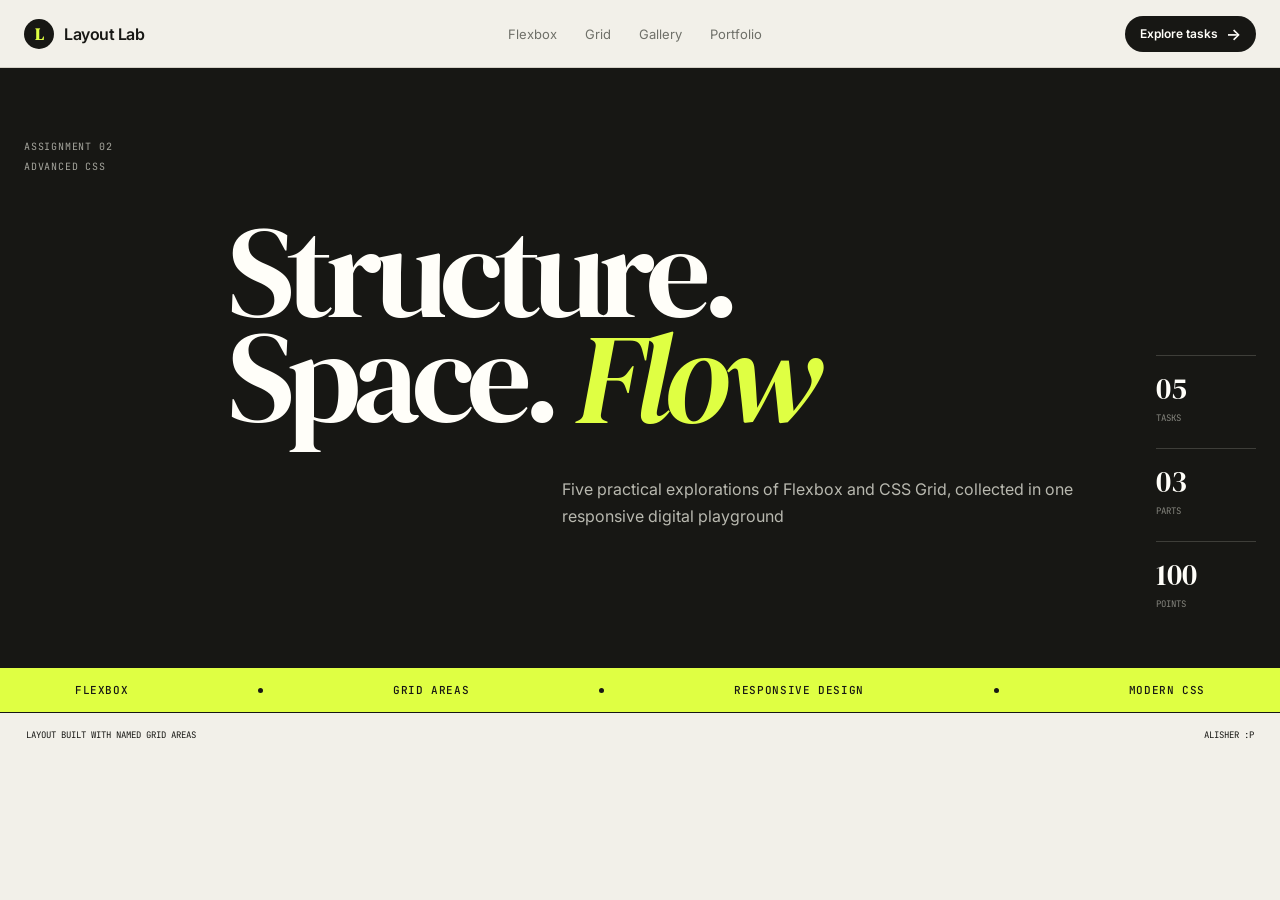
==== index.html @ e67015a7 "Add files via upload" ====
<!doctype html>
<html lang="en">
    <head>
        <meta charset="UTF-8">
        <meta name="viewport" content="width=device-width, initial-scale=1.0">
        <title>Home - Layout Lab</title>
        <link rel="stylesheet" href="style.css">
    </head>
    <body>
        <header class="site-header">
            <a class="brand" href="index.html" aria-label="Layout Lab home">
                <span class="brand-mark">L</span>
                <span>Layout Lab</span>
            </a>

            <nav class="main-nav" aria-label="Assignment navigation">
                <a href="flexbox.html">Flexbox</a>
                <a href="grid.html">Grid</a>
                <a href="gallery.html">Gallery</a>
                <a href="portfolio.html">Portfolio</a>
            </nav>

            <a class="header-cta" href="flexbox.html">
                Explore tasks <span class="arrow">-></span>
            </a>
        </header>
    <main class="page-main">
        <section class="hero" id="top">
            <div class="hero-grid">
                <div class="hero-kicker">
                    <span>Assignment 02</span>
                    <span>Advanced CSS</span>
                </div>

                <div class="hero-title-wrap">
                    <h1>Structure.<br>Space. <em>Flow</em></h1>
                    <p>Five practical explorations of Flexbox and CSS Grid, collected in one responsive digital playground</p>
                </div>

                <div class="hero-meta">
                    <div><strong>05</strong><span>Tasks</span></div>
                    <div><strong>03</strong><span>Parts</span></div>
                    <div><strong>100</strong><span>Points</span></div>
                </div>
            </div>

            <div class="hero-ticker">
                <span>Flexbox</span><i></i>
                <span>Grid Areas</span><i></i>
                <span>Responsive Design</span><i></i>
                <span>Modern CSS</span>
            </div>
        </section>
    </main>
        <footer class="demo-footer">
            <span>Layout built with named grid areas</span>
            <span>Alisher :P</span>
        </footer>
    </body>
</html>
---- style.css ----
@import url('https://fonts.googleapis.com/css2?family=DM+Serif+Display:ital@0;1&family=Inter:wght@400;500;600&family=JetBrains+Mono:wght@400;500&display=swap');


:root {
  --ink: #171714;
  --paper: #f2f0e9;
  --white: #fffef9;
  --lime: #dfff43;
  --orange: #ff6038;
  --blue: #4455ff;
  --muted: #6f7069;
  --line: #d4d1c7;
  --soft-line: #e8e5dc;
  --serif: 'DM Serif Display', Georgia, serif;
  --sans: 'Inter', system-ui, sans-serif;
  --mono: 'JetBrains Mono', monospace;
  --page: min(1240px, calc(100% - 48px));
  --radius: 18px;
}

* {
  box-sizing: border-box;
}

html {
  scroll-behavior: smooth;
}

body {
  margin: 0;
  background: var(--paper);
  color: var(--ink);
  font-family: var(--sans);
}

a {
  color: inherit;
}

svg {
  width: 18px;
  fill: none;
  stroke: currentColor;
  stroke-linecap: round;
  stroke-linejoin: round;
  stroke-width: 1.5;
}

.site-header {
  position: sticky;
  z-index: 20;
  top: 0;
  height: 68px;
  padding: 0 max(24px, calc((100vw - 1240px) / 2));
  display: flex;
  align-items: center;
  justify-content: space-between;
  border-bottom: 1px solid var(--line);
  background: color-mix(in srgb, var(--paper) 92%, transparent);
  backdrop-filter: blur(16px);
}

.brand,
.main-nav,
.header-cta {
  display: flex;
  align-items: center;
}

.brand {
  gap: 10px;
  text-decoration: none;
  font-weight: 600;
  letter-spacing: -0.03em;
}

.brand-mark {
  width: 30px;
  height: 30px;
  display: grid;
  place-items: center;
  border-radius: 50%;
  background: var(--ink);
  color: var(--lime);
  font-family: var(--serif);
}

.main-nav {
  gap: 28px;
}

.main-nav a,
.portfolio-header nav a {
  position: relative;
  color: var(--muted);
  font-size: 13px;
  text-decoration: none;
}

.main-nav a::after,
.portfolio-header nav a::after {
  position: absolute;
  right: 0;
  bottom: -5px;
  left: 0;
  height: 1px;
  background: currentColor;
  content: '';
  transform: scaleX(0);
  transform-origin: right;
  transition: transform 180ms ease;
}

.main-nav a:hover::after,
.portfolio-header nav a:hover::after {
  transform: scaleX(1);
  transform-origin: left;
}

.header-cta {
  gap: 8px;
  border-radius: 999px;
  padding: 10px 15px;
  background: var(--ink);
  color: var(--white);
  font-size: 12px;
  font-weight: 600;
  text-decoration: none;
}

.hero {
  overflow: hidden;
  background: var(--ink);
  color: var(--white);
}

.hero-grid {
  width: var(--page);
  min-height: 600px;
  margin: 0 auto;
  padding: 72px 0 58px;
  display: grid;
  grid-template-columns: 150px 1fr 100px;
  gap: 54px;
}

.hero-kicker {
  display: flex;
  flex-direction: column;
  gap: 7px;
  color: #a6a69e;
  font-family: var(--mono);
  font-size: 10px;
  letter-spacing: 0.08em;
  text-transform: uppercase;
}

.hero-title-wrap {
  align-self: center;
}

.hero h1 {
  max-width: 880px;
  margin: 0;
  font-family: var(--serif);
  font-size: clamp(72px, 10vw, 144px);
  font-weight: 400;
  letter-spacing: -0.055em;
  line-height: 0.82;
}

.hero h1 em {
  color: var(--lime);
  font-weight: 400;
}

.hero-title-wrap > p {
  max-width: 540px;
  margin: 46px 0 0 auto;
  color: #b8b8af;
  font-size: 16px;
  line-height: 1.7;
}

.hero-meta {
  display: flex;
  flex-direction: column;
  justify-content: flex-end;
  gap: 24px;
}

.hero-meta div {
  padding-top: 12px;
  border-top: 1px solid #3e3e39;
}

.hero-meta strong,
.hero-meta span {
  display: block;
}

.hero-meta strong {
  font-family: var(--serif);
  font-size: 30px;
  font-weight: 400;
}

.hero-meta span {
  margin-top: 3px;
  color: #85857e;
  font-family: var(--mono);
  font-size: 9px;
  text-transform: uppercase;
}

.hero-ticker {
  padding: 15px 24px;
  display: flex;
  align-items: center;
  justify-content: space-around;
  gap: 28px;
  background: var(--lime);
  color: var(--ink);
  font-family: var(--mono);
  font-size: 11px;
  font-weight: 500;
  letter-spacing: 0.06em;
  text-transform: uppercase;
  white-space: nowrap;
}

.hero-ticker i {
  width: 5px;
  height: 5px;
  border-radius: 50%;
  background: var(--ink);
}

.content-section,
.portfolio-section {
  width: var(--page);
  margin: 0 auto;
  padding: 112px 0;
}

.section-intro {
  margin-bottom: 46px;
  display: grid;
  grid-template-columns: 60px 1fr 0.7fr;
  gap: 28px;
  align-items: end;
}

.section-number {
  width: 44px;
  height: 44px;
  display: grid;
  place-items: center;
  border: 1px solid var(--ink);
  border-radius: 50%;
  font-family: var(--mono);
  font-size: 11px;
}

.eyebrow {
  margin: 0 0 10px;
  color: var(--blue);
  font-family: var(--mono);
  font-size: 10px;
  letter-spacing: 0.08em;
  text-transform: uppercase;
}

.section-intro h2 {
  margin: 0;
  font-family: var(--serif);
  font-size: clamp(42px, 5vw, 68px);
  font-weight: 400;
  letter-spacing: -0.04em;
  line-height: 0.95;
}

.section-copy {
  margin: 0;
  color: var(--muted);
  font-size: 14px;
  line-height: 1.7;
}

.card-row {
  display: flex;
  gap: 18px;
}

.story-card {
  min-width: 0;
  flex: 1;
  display: flex;
  flex-direction: column;
  overflow: hidden;
  border: 1px solid var(--line);
  border-radius: var(--radius);
  background: var(--white);
  transition: transform 220ms ease, box-shadow 220ms ease;
}

.story-card:hover {
  transform: translateY(-8px);
  box-shadow: 0 18px 45px rgb(23 23 20 / 12%);
}

.card-image-wrap {
  position: relative;
  height: 260px;
  overflow: hidden;
}

.card-image-wrap img,
.gallery-item img,
.project-row img {
  width: 100%;
  height: 100%;
  object-fit: cover;
  transition: transform 500ms ease;
}

.story-card:hover img {
  transform: scale(1.04);
}

.card-image-wrap span {
  position: absolute;
  top: 15px;
  right: 15px;
  width: 34px;
  height: 34px;
  display: grid;
  place-items: center;
  border-radius: 50%;
  background: var(--lime);
  font-family: var(--mono);
  font-size: 10px;
}

.card-body {
  padding: 26px;
  flex: 1;
  display: flex;
  flex-direction: column;
}

.card-category {
  margin: 0 0 28px;
  color: var(--orange);
  font-family: var(--mono);
  font-size: 10px;
  letter-spacing: 0.08em;
  text-transform: uppercase;
}

.card-body h3,
.demo-content h3,
.project-row h3,
.profile-card h3 {
  margin: 0;
  font-family: var(--serif);
  font-size: 28px;
  font-weight: 400;
  letter-spacing: -0.025em;
  line-height: 1.05;
}

.card-body > p:not(.card-category) {
  margin: 16px 0 26px;
  color: var(--muted);
  font-size: 13px;
  line-height: 1.7;
}

.card-body a,
.project-row a,
.profile-links a {
  margin-top: auto;
  display: flex;
  align-items: center;
  justify-content: space-between;
  padding-top: 16px;
  border-top: 1px solid var(--soft-line);
  font-family: var(--mono);
  font-size: 10px;
  letter-spacing: 0.05em;
  text-decoration: none;
  text-transform: uppercase;
}

.grid-section {
  width: 100%;
  padding-right: max(24px, calc((100vw - 1240px) / 2));
  padding-left: max(24px, calc((100vw - 1240px) / 2));
  background: var(--white);
}

.grid-demo {
  overflow: hidden;
  display: grid;
  grid-template-areas:
    'header header'
    'sidebar content'
    'footer footer';
  grid-template-columns: 250px 1fr;
  border: 1px solid var(--ink);
  border-radius: var(--radius);
  background: #e8d9ff;
}

.demo-header {
  grid-area: header;
  padding: 20px 26px;
  display: flex;
  align-items: center;
  justify-content: space-between;
  border-bottom: 1px solid var(--ink);
}

.demo-logo {
  font-size: 15px;
  font-weight: 600;
  letter-spacing: -0.03em;
}

.demo-status {
  display: flex;
  align-items: center;
  gap: 8px;
  font-family: var(--mono);
  font-size: 9px;
  letter-spacing: 0.06em;
  text-transform: uppercase;
}

.demo-status i {
  width: 7px;
  height: 7px;
  border-radius: 50%;
  background: #12a75c;
}

.demo-sidebar {
  grid-area: sidebar;
  min-height: 430px;
  padding: 34px 26px;
  display: flex;
  flex-direction: column;
  border-right: 1px solid var(--ink);
}

.demo-sidebar > p:first-child {
  margin: 0 0 30px;
  font-family: var(--mono);
  font-size: 9px;
  text-transform: uppercase;
}

.demo-sidebar nav {
  display: flex;
  flex-direction: column;
  gap: 8px;
}

.demo-sidebar nav a {
  padding: 11px 12px;
  display: flex;
  gap: 18px;
  border-radius: 8px;
  font-size: 12px;
  text-decoration: none;
}

.demo-sidebar nav a.active {
  background: var(--ink);
  color: var(--white);
}

.demo-sidebar nav span {
  font-family: var(--mono);
  font-size: 9px;
}

.sidebar-note {
  margin: auto 0 0;
  color: #65605f;
  font-size: 11px;
  line-height: 1.6;
}

.demo-content {
  grid-area: content;
  padding: 58px clamp(38px, 7vw, 110px);
  background: var(--white);
}

.demo-content h3 {
  max-width: 600px;
  font-size: clamp(44px, 6vw, 76px);
}

.demo-content > p:not(.eyebrow) {
  max-width: 560px;
  margin: 24px 0 46px;
  color: var(--muted);
  font-size: 14px;
  line-height: 1.7;
}

.metric-row {
  display: flex;
  gap: 12px;
}

.metric-row div {
  min-width: 110px;
  padding: 18px;
  border: 1px solid var(--line);
  border-radius: 10px;
}

.metric-row strong,
.metric-row span {
  display: block;
}

.metric-row strong {
  font-family: var(--serif);
  font-size: 28px;
  font-weight: 400;
}

.metric-row span {
  margin-top: 3px;
  color: var(--muted);
  font-family: var(--mono);
  font-size: 8px;
  text-transform: uppercase;
}

.demo-footer {
  grid-area: footer;
  padding: 16px 26px;
  display: flex;
  justify-content: space-between;
  border-top: 1px solid var(--ink);
  font-family: var(--mono);
  font-size: 9px;
  text-transform: uppercase;
}

.gallery-grid {
  height: 930px;
  display: grid;
  grid-template-columns: repeat(4, 1fr);
  grid-template-rows: repeat(4, 1fr);
  gap: 12px;
}

.gallery-item {
  position: relative;
  min-height: 0;
  margin: 0;
  overflow: hidden;
  border-radius: 12px;
  background: var(--ink);
}

.gallery-item-1 { grid-column: span 2; grid-row: span 2; }
.gallery-item-2 { grid-column: span 1; grid-row: span 2; }
.gallery-item-3 { grid-column: span 1; grid-row: span 1; }
.gallery-item-4 { grid-column: span 1; grid-row: span 1; }
.gallery-item-5 { grid-column: span 1; grid-row: span 2; }
.gallery-item-6 { grid-column: span 2; grid-row: span 1; }
.gallery-item-7 { grid-column: span 1; grid-row: span 1; }
.gallery-item-8 { grid-column: span 2; grid-row: span 1; }
.gallery-item-9 { grid-column: span 1; grid-row: span 1; }

.gallery-item::after {
  position: absolute;
  inset: 0;
  background: linear-gradient(transparent 30%, rgb(0 0 0 / 78%));
  content: '';
  opacity: 0;
  transition: opacity 250ms ease;
}

.gallery-item:hover img {
  transform: scale(1.05);
}

.gallery-item:hover::after,
.gallery-item:hover figcaption {
  opacity: 1;
}

.gallery-item figcaption {
  position: absolute;
  z-index: 1;
  right: 20px;
  bottom: 18px;
  left: 20px;
  display: flex;
  gap: 14px;
  align-items: flex-end;
  color: var(--white);
  opacity: 0;
  transition: opacity 250ms ease;
}

.gallery-item figcaption > span {
  color: var(--lime);
  font-family: var(--mono);
  font-size: 9px;
}

.gallery-item figcaption strong,
.gallery-item figcaption small {
  display: block;
}

.gallery-item figcaption strong {
  font-family: var(--serif);
  font-size: 20px;
  font-weight: 400;
}

.gallery-item figcaption small {
  margin-top: 3px;
  color: #bdbdb5;
  font-size: 9px;
}

.portfolio-section {
  width: 100%;
  padding-right: max(24px, calc((100vw - 1240px) / 2));
  padding-left: max(24px, calc((100vw - 1240px) / 2));
  background: var(--ink);
  color: var(--white);
}

.portfolio-section .section-number {
  border-color: var(--white);
}

.portfolio-section .section-copy {
  color: #9d9d96;
}

.portfolio-shell {
  overflow: hidden;
  border: 1px solid #45453f;
  border-radius: var(--radius);
  background: #22221f;
}

.portfolio-header {
  padding: 22px 28px;
  display: flex;
  align-items: center;
  justify-content: space-between;
  border-bottom: 1px solid #45453f;
}

.portfolio-name {
  font-family: var(--serif);
  font-size: 24px;
}

.portfolio-header nav {
  display: flex;
  gap: 28px;
}

.portfolio-header nav a {
  color: #afafa8;
}

.portfolio-grid {
  display: grid;
  grid-template-columns: minmax(0, 1.8fr) minmax(280px, 0.7fr);
}

.projects {
  padding: 40px;
}

.project-row {
  padding: 22px 0;
  display: grid;
  grid-template-columns: minmax(180px, 0.8fr) 1.2fr;
  gap: 28px;
  border-top: 1px solid #45453f;
}

.project-row img {
  min-height: 210px;
  border-radius: 10px;
}

.project-row > div {
  display: flex;
  flex-direction: column;
  align-items: flex-start;
}

.project-row span {
  color: var(--orange);
  font-family: var(--mono);
  font-size: 9px;
  text-transform: uppercase;
}

.project-row h3 {
  margin-top: 28px;
  font-size: 35px;
}

.project-row p {
  margin: 14px 0 22px;
  color: #9d9d96;
  font-size: 12px;
  line-height: 1.6;
}

.project-row a {
  width: 100%;
  border-color: #45453f;
}

.profile-card {
  padding: 44px 34px;
  display: flex;
  flex-direction: column;
  background: var(--lime);
  color: var(--ink);
}

.profile-card .eyebrow {
  color: var(--ink);
}

.profile-card h3 {
  font-size: 34px;
}

.profile-card > p:not(.eyebrow) {
  margin: 24px 0;
  color: #4c4d3f;
  font-size: 12px;
  line-height: 1.7;
}

.profile-links {
  margin-top: auto;
}

.profile-links a {
  border-color: #b9ca36;
}

.portfolio-footer {
  padding: 26px 28px;
  display: flex;
  justify-content: space-between;
  border-top: 1px solid #45453f;
  font-family: var(--serif);
  font-size: 22px;
}

.portfolio-footer a {
  color: var(--lime);
  text-decoration: none;
}

.site-footer {
  width: var(--page);
  min-height: 100px;
  margin: 0 auto;
  display: flex;
  align-items: center;
  justify-content: space-between;
  color: var(--muted);
  font-family: var(--mono);
  font-size: 9px;
  letter-spacing: 0.04em;
  text-transform: uppercase;
}

@media (max-width: 900px) {
  .main-nav {
    display: none;
  }

  .hero-grid {
    min-height: 560px;
    grid-template-columns: 1fr 90px;
  }

  .hero-kicker {
    grid-column: 1 / -1;
  }

  .section-intro {
    grid-template-columns: 52px 1fr;
  }

  .section-copy {
    grid-column: 2;
  }

  .card-row {
    flex-wrap: wrap;
  }

  .story-card {
    min-width: calc(50% - 9px);
  }

  .story-card:last-child {
    flex-basis: 100%;
  }

  .gallery-grid {
    height: 800px;
    grid-template-columns: repeat(3, 1fr);
  }

  .gallery-item-1 { grid-column: span 2; }
  .gallery-item-2 { grid-column: span 1; }
  .gallery-item-5 { grid-row: span 1; }
  .gallery-item-6 { grid-column: span 1; }
  .gallery-item-8 { grid-column: span 1; }

  .portfolio-grid {
    grid-template-columns: 1fr;
  }
}

@media (max-width: 640px) {
  :root {
    --page: calc(100% - 32px);
  }

  .site-header {
    height: 60px;
    padding: 0 16px;
  }

  .header-cta {
    padding: 9px 12px;
  }

  .header-cta svg {
    display: none;
  }

  .hero-grid {
    min-height: auto;
    padding: 54px 0;
    display: block;
  }

  .hero-title-wrap {
    margin-top: 62px;
  }

  .hero h1 {
    font-size: clamp(58px, 20vw, 92px);
  }

  .hero-title-wrap > p {
    margin-top: 34px;
  }

  .hero-meta {
    margin-top: 50px;
    flex-direction: row;
  }

  .hero-meta div {
    flex: 1;
  }

  .hero-ticker {
    justify-content: flex-start;
    overflow: hidden;
  }

  .content-section,
  .portfolio-section {
    padding-top: 80px;
    padding-bottom: 80px;
  }

  .section-intro {
    margin-bottom: 32px;
    display: block;
  }

  .section-number {
    margin-bottom: 24px;
  }

  .section-copy {
    margin-top: 20px;
  }

  .story-card {
    min-width: 100%;
  }

  .card-image-wrap {
    height: 230px;
  }

  .grid-demo {
    grid-template-areas:
      'header'
      'sidebar'
      'content'
      'footer';
    grid-template-columns: 1fr;
  }

  .demo-sidebar {
    min-height: auto;
    padding: 20px;
    border-right: 0;
    border-bottom: 1px solid var(--ink);
  }

  .demo-sidebar > p:first-child,
  .sidebar-note {
    display: none;
  }

  .demo-sidebar nav {
    flex-direction: row;
    overflow-x: auto;
  }

  .demo-content {
    padding: 42px 24px;
  }

  .metric-row {
    flex-wrap: wrap;
  }

  .metric-row div {
    min-width: calc(50% - 6px);
  }

  .demo-footer {
    gap: 20px;
  }

  .gallery-grid {
    height: auto;
    grid-template-columns: 1fr 1fr;
    grid-auto-rows: 190px;
  }

  .gallery-item {
    grid-column: span 1 !important;
    grid-row: span 1 !important;
  }

  .gallery-item-1,
  .gallery-item-6 {
    grid-column: span 2 !important;
  }

  .gallery-item figcaption,
  .gallery-item::after {
    opacity: 1;
  }

  .portfolio-header nav {
    gap: 14px;
  }

  .portfolio-header nav a {
    font-size: 11px;
  }

  .projects {
    padding: 26px 20px;
  }

  .project-row {
    grid-template-columns: 1fr;
  }

  .project-row h3 {
    margin-top: 18px;
  }

  .portfolio-footer {
    gap: 12px;
    flex-direction: column;
    font-size: 18px;
  }

  .site-footer {
    padding: 28px 0;
    gap: 8px;
    flex-direction: column;
    align-items: flex-start;
  }
}

@media (prefers-reduced-motion: reduce) {
  html {
    scroll-behavior: auto;
  }

  *,
  *::before,
  *::after {
    transition-duration: 0.01ms !important;
  }
}


.arrow {
  display: inline-block;
  font-size: 16px;
  line-height: 1;
}
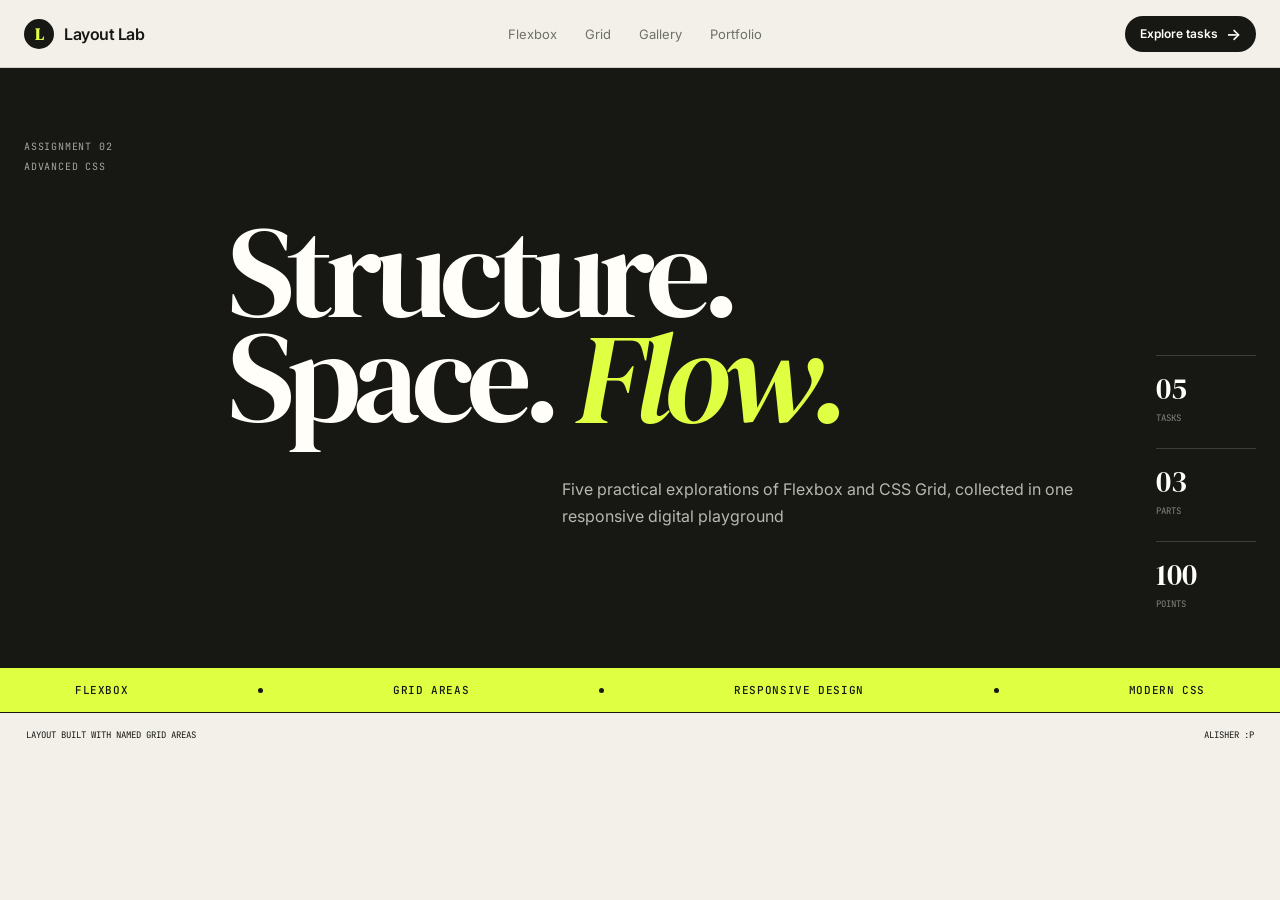
==== commit ead811a6: "just dot" ====
--- a/index.html
+++ b/index.html
@@ -33,7 +33,7 @@
                 </div>
 
                 <div class="hero-title-wrap">
-                    <h1>Structure.<br>Space. <em>Flow</em></h1>
+                    <h1>Structure.<br>Space. <em>Flow.</em></h1>
                     <p>Five practical explorations of Flexbox and CSS Grid, collected in one responsive digital playground</p>
                 </div>
 
